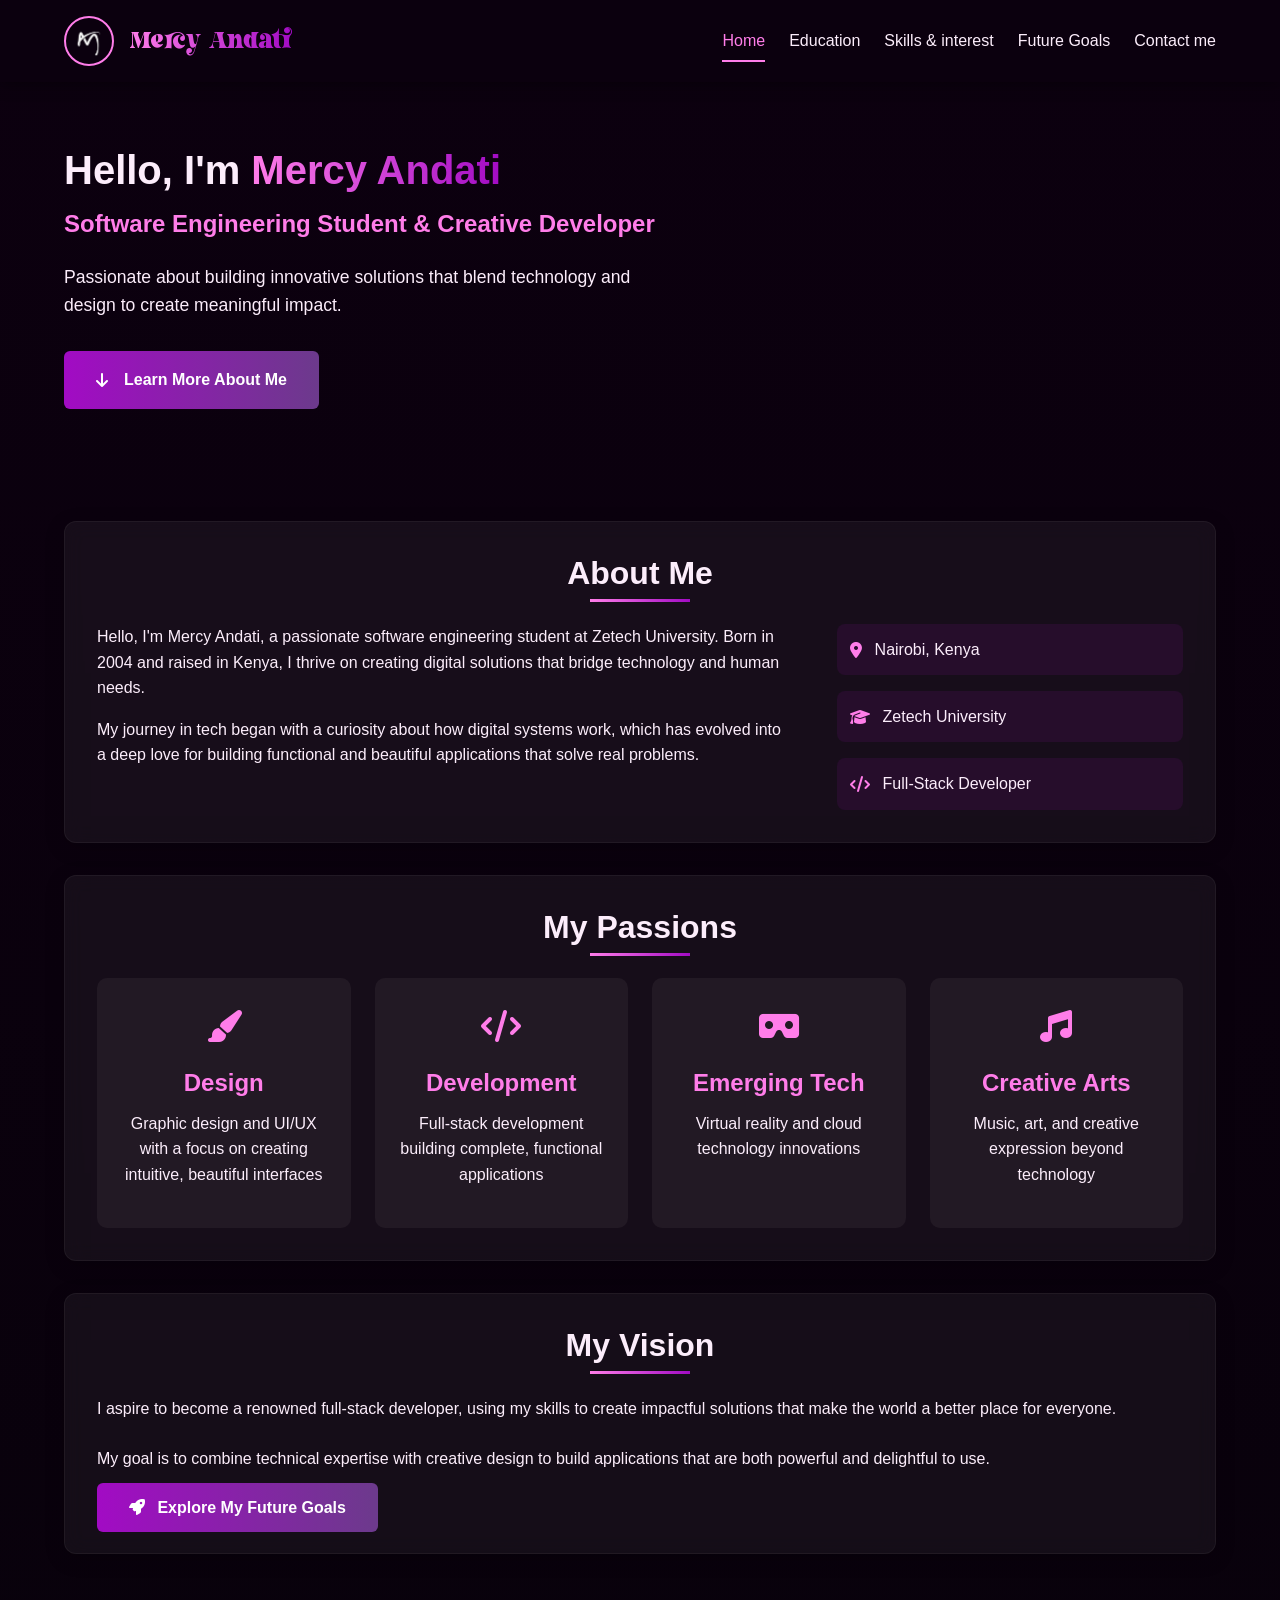
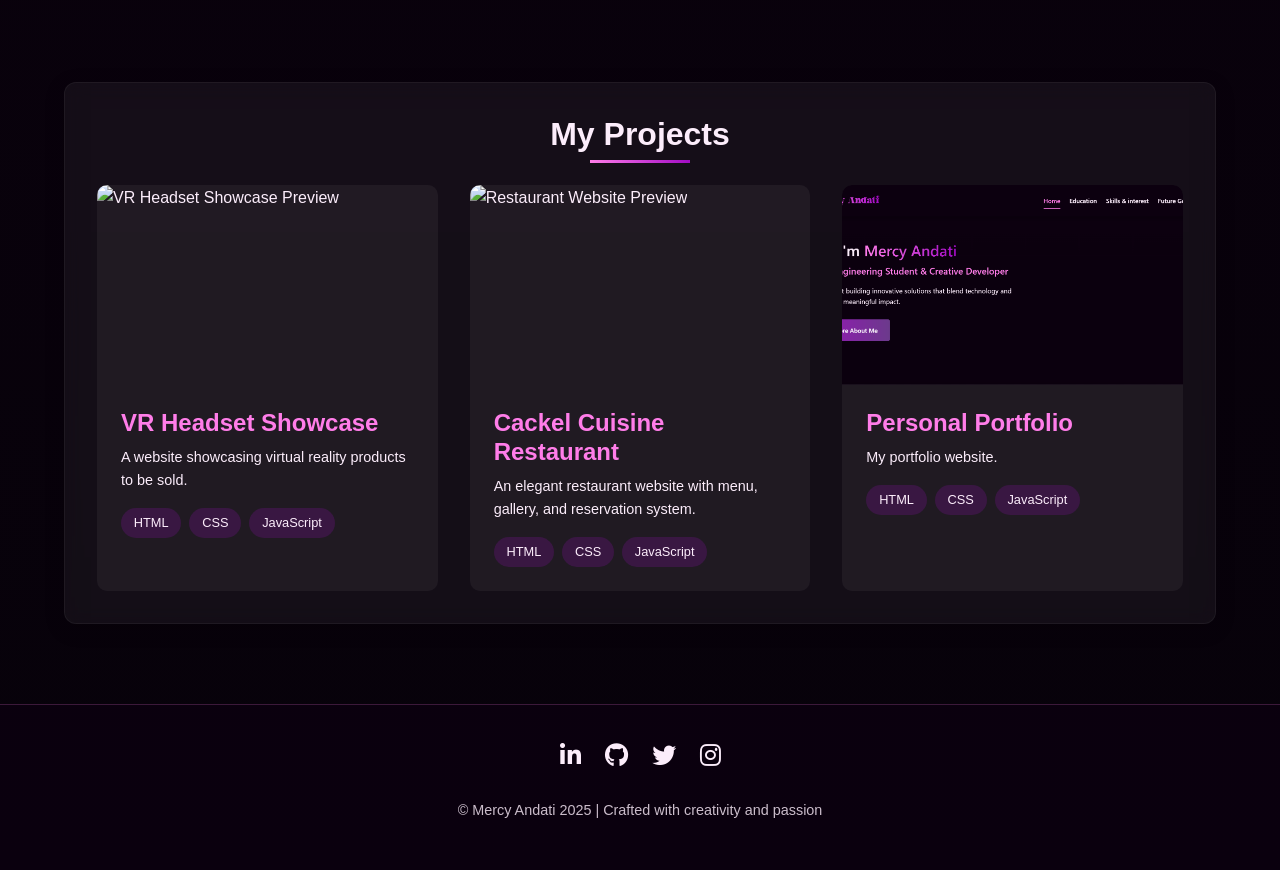
==== mercy/index.html @ 548c27cf "Add files via upload" ====
<!DOCTYPE html>
<html lang="en">
<head>
    <meta charset="UTF-8">
    <meta name="viewport" content="width=device-width, initial-scale=1.0">
    <meta name="keywords" content="Mercy Andati, software developer portfolio, Kenya web developer, Zetech University student, full-stack developer">
    <meta name="author" content="Mercy Andati">
    <title>Mercy Andati | Portfolio</title>
    <link rel="stylesheet" href="https://cdnjs.cloudflare.com/ajax/libs/font-awesome/6.4.0/css/all.min.css">
    <link rel="stylesheet" href="styles.css">
</head>
<body>
    <nav>
        <div class="container nav-container">
            <div class="logo-group">
                <img src="img\ma.png" alt="Mercy Andati" class="profile-image floating">
                <span class="logo-text">Mercy Andati</span>
            </div>
            <div class="nav-links">
                <a href="index.html" class="nav-link active">Home</a>
                <a href="education.html" class="nav-link">Education</a>
                <a href="skills.html" class="nav-link">Skills & interest</a>
                <a href="future.html" class="nav-link">Future Goals</a>
                <a href="contact.html" class="nav-link">Contact me</a>
            </div>
        </div>
    </nav>

    <main class="container">
        <section class="section hello">
            <div class="hello-content">
                <h1 class="hello-title">Hello, I'm <span class="text-accent">Mercy Andati</span></h1>
                <h2 class="hello-subtitle">Software Engineering Student & Creative Developer</h2>
                <p class="hello-text">Passionate about building innovative solutions that blend technology and design to create meaningful impact.</p>
                <a href="#about" class="btn btn-hello">
                    <i class="fas fa-arrow-down"></i> Learn More About Me
                </a>
            </div>
        </section>

        <section id="about" class="section">
            <div class="card fade-in about-section">
                <div class="about-header">
                    <h2 class="section-header">About Me</h2>
                </div>
                <div class="about-content">
                    <div class="about-text">
                        <p>Hello, I'm Mercy Andati, a passionate software engineering student at Zetech University. Born in 2004 and raised in Kenya, I thrive on creating digital solutions that bridge technology and human needs.</p>
                        <p>My journey in tech began with a curiosity about how digital systems work, which has evolved into a deep love for building functional and beautiful applications that solve real problems.</p>
                    </div>
                    <div class="about-details">
                        <div class="detail-item">
                            <i class="fas fa-map-marker-alt"></i>
                            <span>Nairobi, Kenya</span>
                        </div>
                        <div class="detail-item">
                            <i class="fas fa-graduation-cap"></i>
                            <span>Zetech University</span>
                        </div>
                        <div class="detail-item">
                            <i class="fas fa-code"></i>
                            <span>Full-Stack Developer</span>
                        </div>
                    </div>
                </div>
            </div>
            
            <div class="card fade-in delay-1 interests-section">
                <h2 class="section-header">My Passions</h2>
                <div class="interests-grid">
                    <div class="interest-card">
                        <div class="interest-icon">
                            <i class="fas fa-paint-brush"></i>
                        </div>
                        <h3>Design</h3>
                        <p>Graphic design and UI/UX with a focus on creating intuitive, beautiful interfaces</p>
                    </div>
                    <div class="interest-card">
                        <div class="interest-icon">
                            <i class="fas fa-code"></i>
                        </div>
                        <h3>Development</h3>
                        <p>Full-stack development building complete, functional applications</p>
                    </div>
                    <div class="interest-card">
                        <div class="interest-icon">
                            <i class="fas fa-vr-cardboard"></i>
                        </div>
                        <h3>Emerging Tech</h3>
                        <p>Virtual reality and cloud technology innovations</p>
                    </div>
                    <div class="interest-card">
                        <div class="interest-icon">
                            <i class="fas fa-music"></i>
                        </div>
                        <h3>Creative Arts</h3>
                        <p>Music, art, and creative expression beyond technology</p>
                    </div>
                </div>
            </div>
            
            <div class="card fade-in delay-2 goals-section">
                <h2 class="section-header">My Vision</h2>
                <div class="vision-content">
                    <div class="vision-text">
                        <p>I aspire to become a renowned full-stack developer, using my skills to create impactful solutions that make the world a better place for everyone.</p>
                        <p>My goal is to combine technical expertise with creative design to build applications that are both powerful and delightful to use.</p>
                        <a href="future.html" class="btn">
                            <i class="fas fa-rocket"></i> Explore My Future Goals
                        </a>
                    </div>
                </div>
            </div>
            
        </section>
        <section id="projects" class="section">
            <div class="card fade-in">
                <h2 class="section-header">My Projects</h2>
                <div class="projects-grid">
                   
                    <div class="project-card">
                        <div class="project-preview">
                            <img src="https://virtual-reality-set.netlify.app/vrH/VR.jpg" alt="VR Headset Showcase Preview">
                            <div class="project-overlay">
                                <a href="https://virtual-reality-set.netlify.app/" class="btn btn-small" target="_blank">
                                    <i class="fas fa-external-link-alt"></i> View Project
                                </a>
                            </div>
                        </div>
                        <div class="project-details">
                            <h3>VR Headset Showcase</h3>
                            <p>A website showcasing virtual reality products to be sold.</p>
                            <div class="project-tags">
                                <span>HTML</span>
                                <span>CSS</span>
                                <span>JavaScript</span>
                            </div>
                        </div>
                    </div>
                    
                    <div class="project-card">
                        <div class="project-preview">
                            <img src="https://resturant-cackel-cuisine.netlify.app/photos/the-beaufort-bar-at-the.jpg" alt="Restaurant Website Preview">
                            <div class="project-overlay">
                                <a href="https://resturant-cackel-cuisine.netlify.app/" class="btn btn-small" target="_blank">
                                    <i class="fas fa-external-link-alt"></i> View Project
                                </a>
                            </div>
                        </div>
                        <div class="project-details">
                            <h3>Cackel Cuisine Restaurant</h3>
                            <p>An elegant restaurant website with menu, gallery, and reservation system.</p>
                            <div class="project-tags">
                                <span>HTML</span>
                                <span>CSS</span>
                                <span>JavaScript</span>
                            </div>
                        </div>
                    </div>
                    
                    <div class="project-card">
                        <div class="project-preview">
                            <img src="img\image.png" alt="Portfolio Website Preview">
                            <div class="project-overlay">
                                <a href="https://mercyportfolio.netlify.app/" class="btn btn-small" target="_blank">
                                    <i class="fas fa-external-link-alt"></i> View Project
                                </a>
                            </div>
                        </div>
                        <div class="project-details">
                            <h3>Personal Portfolio</h3>
                            <p>My portfolio website.</p>
                            <div class="project-tags">
                                <span>HTML</span>
                                <span>CSS</span>
                                <span>JavaScript</span>
                            </div>
                        </div>
                    </div>
                </div>
            </div>
        </section>
    </main>

    <footer>
        <div class="social-links">
            <a href="#" class="social-link" aria-label="LinkedIn"><i class="fab fa-linkedin-in"></i></a>
            <a href="https://github.com/MercyAndati" class="social-link" aria-label="GitHub"><i class="fab fa-github"></i></a>
            <a href="#" class="social-link" aria-label="Twitter"><i class="fab fa-twitter"></i></a>
            <a href="#" class="social-link" aria-label="Instagram"><i class="fab fa-instagram"></i></a>
        </div>
        <p class="copyright">&copy; Mercy Andati 2025 | Crafted with creativity and passion</p>
    </footer>
    
    <script src="script.js"></script>
</body>
</html>
---- mercy/styles.css ----
/* === Base Styles === */
:root {
    --primary: #a20bc4;
    --primary-light: #c355de;
    --secondary: #6c3a8c;
    --dark: #0c000f;
    --darker: #07020a;
    --light: #fcedfb;
    --lighter: #fff;
    --accent: #ff7de9;
    --section-bg: rgba(60, 47, 107, 0.2);
    --card-bg: rgba(255, 255, 255, 0.05);
}

@font-face {
    font-family: 'Letter Magic';
    src: url('fonts/letter_magic/Letter Magic.ttf') format('truetype');
    font-weight: normal;
    font-style: normal;
}

* {
    margin: 0;
    padding: 0;
    box-sizing: border-box;
}

html {
    scroll-behavior: smooth;
}

body {
    font-family: 'Segoe UI', Tahoma, Geneva, Verdana, sans-serif;
    color: var(--light);
    background: linear-gradient(to bottom, var(--dark), var(--darker));
    min-height: 100vh;
    line-height: 1.6;
}

/* === Typography === */
h1, h2, h3, h4 {
    font-weight: 600;
    line-height: 1.2;
}

h2 { font-size: 2rem; }
h3 { font-size: 1.5rem; }

p { margin-bottom: 1rem;}

a {
    color: var(--accent);
    text-decoration: none;
    transition: all 0.3s ease;
}

a:hover { color: var(--primary-light);}

/* === Layout === */
.container {
    width: 100%;
    max-width: 1200px;
    margin: 0 auto;
    padding: 0 1.5rem;
}

/* === Navigation === */
nav {
    background: rgba(12, 0, 15, 0.95);
    padding: 1rem 0;
    position: sticky;
    top: 0;
    z-index: 100;
    box-shadow: 0 2px 15px rgba(0, 0, 0, 0.4);
    backdrop-filter: blur(10px);
}

.nav-container {
    display: flex;
    justify-content: space-between;
    align-items: center;
}

.logo-group {
    display: flex;
    align-items: center;
    gap: 1rem;
}

.profile-image {
    height: 50px;
    width: 50px;
    border-radius: 50%;
    object-fit: cover;
    border: 2px solid var(--accent);
    transition: all 0.3s ease;
}

.profile-image:hover {
    transform: scale(1.1);
    box-shadow: 0 0 15px var(--accent);
}

.logo-text {
    font-family: 'Letter Magic', cursive;
    font-size: 1.4rem;
    background: linear-gradient(to right, var(--accent), var(--primary));
    -webkit-background-clip: text;/*background visible on the text*/
    background-clip: text;
    color: transparent;
}

.nav-links {
    display: flex;
    gap: 1.5rem;
}

.nav-link {
    color: var(--light);
    font-weight: 500;
    padding: 0.5rem 0;
    position: relative;
}

.nav-link::before {
    content: '';
    position: absolute;
    bottom: 0;
    left: 0;
    width: 0;
    height: 2px;
    background: var(--accent);
    transition: width 0.3s ease;
}

.nav-link:hover {
    color: var(--accent);
}

.nav-link:hover::before {
    width: 100%;
}

/* === Sections === */
.section {
    padding: 3rem 0;
}

.section-header {
    text-align: center;
    margin-bottom: 2rem;
    position: relative;
}

.section-header::after {
    content: '';
    position: absolute;
    bottom: -10px;
    left: 50%;
    transform: translateX(-50%);
    width: 100px;
    height: 3px;
    background: linear-gradient(to right, var(--accent), var(--primary));
}

/* Cards */
.card {
    background: var(--card-bg);
    backdrop-filter: blur(10px);
    border-radius: 12px;
    padding: 2rem;
    box-shadow: 0 5px 20px rgba(0, 0, 0, 0.2);
    border: 1px solid rgba(255, 255, 255, 0.05);
    transition: all 0.3s ease;
    margin-bottom: 2rem;
}

.card:hover {
    transform: translateY(-5px);
    box-shadow: 0 8px 25px rgba(162, 11, 196, 0.3);
}

/* Timeline */
.timeline {
    position: relative;
    padding-left: 2rem;
}

.timeline::before {
    content: '';
    position: absolute;
    top: 0;
    left: 10px;
    height: 100%;
    width: 2px;
    background: var(--accent);
}

.timeline-item {
    position: relative;
    margin-bottom: 2rem;
    padding-left: 1.5rem;
}

.timeline-item::before {
    content: '';
    position: absolute;
    left: 0;
    top: 5px;
    width: 12px;
    height: 12px;
    border-radius: 50%;
    background: var(--primary);
    border: 2px solid var(--accent);
}

.timeline-date {
    font-size: 0.9rem;
    color: var(--accent);
    margin-bottom: 0.5rem;
}

.timeline-title {
    font-size: 1.2rem;
    margin-bottom: 0.5rem;
}

.skill-icon {
    font-size: 2rem;
    color: var(--accent);
    margin-bottom: 0.5rem;
}

.tech-logo {
    height: 50px;
    width: auto;
    margin-bottom: 0.5rem;
    filter: grayscale(100%);
    transition: all 0.3s ease;
}


.skill-name {
    font-weight: 500;
}

/* Contact Form */
.contact-form {
    display: grid;
    gap: 1.5rem;
    max-width: 600px;
    margin: 0 auto;
}

.form-group {
    display: flex;
    flex-direction: column;
    gap: 0.5rem;
}

.form-label {
    font-weight: 500;
}

.form-input,
.form-textarea {
    background: rgba(255, 255, 255, 0.1);
    border: 1px solid rgba(255, 255, 255, 0.1);
    border-radius: 6px;
    padding: 0.8rem 1rem;
    color: var(--lighter);
    font-family: inherit;
    transition: all 0.3s ease;
}

.form-input:focus,
.form-textarea:focus {
    outline: none;
    border-color: var(--accent);
    box-shadow: 0 0 0 2px rgba(162, 11, 196, 0.3);
}

.form-textarea {
    min-height: 150px;
    resize: vertical;
}

.btn {
    background: linear-gradient(to right, var(--primary), var(--secondary));
    color: white;
    border: none;
    padding: 1rem 2rem;
    border-radius: 6px;
    font-weight: 600;
    cursor: pointer;
    transition: all 0.3s ease;
    width: fit-content;
    margin: 0 auto;
}

.btn:hover {
    transform: translateY(-2px);
    box-shadow: 0 5px 15px rgba(162, 11, 196, 0.4);
}


/* Footer */
footer {
    text-align: center;
    padding: 2rem;
    background: rgba(12, 0, 15, 0.8);
    border-top: 1px solid rgba(255, 125, 233, 0.2);
}

.social-links {
    display: flex;
    justify-content: center;
    gap: 1.5rem;
    margin-bottom: 1.5rem;
}

.social-link {
    color: var(--light);
    font-size: 1.5rem;
    transition: all 0.3s ease;
}

.social-link:hover {
    color: var(--accent);
    transform: translateY(-3px);
}

.copyright {
    font-size: 0.9rem;
    opacity: 0.8;
}
.intro-text {
    margin-bottom: 2rem;
    font-size: 1.1rem;
    color: var(--lighter);
    text-align: center;
}
/* === Animations === */
@keyframes fadeIn {
    from { opacity: 0; transform: translateY(20px); }
    to { opacity: 1; transform: translateY(0); }
}

.fade-in {
    animation: fadeIn 0.8s ease forwards;
}

.delay-1 { animation-delay: 0.2s; }
.delay-2 { animation-delay: 0.4s; }
.delay-3 { animation-delay: 0.6s; }

/* ===== Homepage Specific Styles ===== */
.hello {
    display: flex;
    align-items: center;
    gap: 3rem;
    padding: 4rem 0;
}

.hello-content {
    flex: 1;
}
.hello-title {
    font-size: 2.5rem;
    margin-bottom: 1rem;
    line-height: 1.2;
}

.text-accent {
    background: linear-gradient(to right, var(--accent), var(--primary));
    -webkit-background-clip: text;
    background-clip: text;
    color: transparent;
}

.hello-subtitle {
    font-size: 1.5rem;
    margin-bottom: 1.5rem;
    color: var(--accent);
}

.hello-text {
    font-size: 1.1rem;
    margin-bottom: 2rem;
    max-width: 600px;
}

.btn-hello {
    display: inline-flex;
    align-items: center;
    gap: 0.5rem;
}

@keyframes morph {
    0% { border-radius: 30% 70% 70% 30% / 30% 30% 70% 70%; }
    50% { border-radius: 58% 42% 75% 25% / 76% 46% 54% 24%; }
    100% { border-radius: 30% 70% 70% 30% / 30% 30% 70% 70%; }
}

/* About Section */
.about-content {
    display: flex;
    gap: 3rem;
}

.about-text {
    flex: 2;
}

.about-details {
    flex: 1;
    display: flex;
    flex-direction: column;
    gap: 1rem;
}

.detail-item {
    display: flex;
    align-items: center;
    gap: 0.8rem;
    background: rgba(162, 11, 196, 0.1);
    padding: 0.8rem;
    border-radius: 8px;
}

.detail-item i {
    color: var(--accent);
}

/* Interests Grid */
.interests-grid {
    display: grid;
    grid-template-columns: repeat(auto-fit, minmax(250px, 1fr));
    gap: 1.5rem;
    margin-top: 2rem;
}

.interest-card {
    background: var(--card-bg);
    padding: 1.5rem;
    border-radius: 10px;
    transition: all 0.3s ease;
    text-align: center;
}

.interest-card:hover {
    background: rgba(162, 11, 196, 0.2);
    transform: translateY(-5px);
}

.interest-icon {
    font-size: 2rem;
    color: var(--accent);
    margin-bottom: 1rem;
}

.interest-card h3 {
    margin-bottom: 0.8rem;
    color: var(--accent);
}

/* Vision Section */
.vision-content {
    display: flex;
    gap: 3rem;
    align-items: center;
}

.vision-text {
    flex: 1;
}

.vision-text p {
    margin-bottom: 1.5rem;
}

/* Projects Section */
.projects-grid {
    display: grid;
    grid-template-columns: repeat(auto-fill, minmax(300px, 1fr));
    gap: 2rem;
    margin-top: 2rem;
}

.project-card {
    background: var(--card-bg);
    border-radius: 10px;
    overflow: hidden;
    transition: all 0.3s ease;
}

.project-card:hover {
    transform: translateY(-5px);
    box-shadow: 0 10px 25px rgba(162, 11, 196, 0.3);
}

.project-preview {
    position: relative;
    height: 200px;
    overflow: hidden;
}

.project-preview img {
    width: 100%;
    height: 100%;
    object-fit: cover;
    transition: transform 0.5s ease;
}

.project-card:hover .project-preview img {
    transform: scale(1.05);
}

.project-overlay {
    position: absolute;
    top: 0;
    left: 0;
    width: 100%;
    height: 100%;
    background: rgba(12, 0, 15, 0.7);
    display: flex;
    align-items: center;
    justify-content: center;
    opacity: 0;
    transition: opacity 0.3s ease;
}

.project-card:hover .project-overlay {
    opacity: 1;
}

.btn-small {
    padding: 0.5rem 1rem;
    font-size: 0.9rem;
}

.project-details {
    padding: 1.5rem;
}

.project-details h3 {
    color: var(--accent);
    margin-bottom: 0.5rem;
}

.project-details p {
    margin-bottom: 1rem;
    font-size: 0.9rem;
}

.project-tags {
    display: flex;
    gap: 0.5rem;
    flex-wrap: wrap;
}

.project-tags span {
    background: rgba(162, 11, 196, 0.2);
    padding: 0.3rem 0.8rem;
    border-radius: 20px;
    font-size: 0.8rem;
}



/* ===== Education Page Specific Styles ===== */

.achievement-badge {
    display: inline-flex;
    align-items: center;
    gap: 0.5rem;
    background: rgba(162, 11, 196, 0.2);
    padding: 0.5rem 1rem;
    border-radius: 20px;
    margin-top: 1rem;
    font-size: 0.9rem;
}

.achievement-badge i {
    color: var(--accent);
}

.skills-gained {
    display: flex;
    flex-wrap: wrap;
    gap: 0.5rem;
    margin-top: 1rem;
}

.skill-tag {
    background: rgba(255, 255, 255, 0.1);
    padding: 0.3rem 0.8rem;
    border-radius: 20px;
    font-size: 0.8rem;
}

/* Activities Grid */
.activities-grid {
    display: grid;
    grid-template-columns: repeat(auto-fit, minmax(250px, 1fr));
    gap: 1.5rem;
    margin-top: 2rem;
}

.activity-card {
    background: var(--card-bg);
    padding: 1.5rem;
    border-radius: 10px;
    transition: all 0.3s ease;
}

.activity-card:hover {
    transform: translateY(-5px);
    background: rgba(162, 11, 196, 0.2);
}

.activity-icon {
    font-size: 2rem;
    color: var(--accent);
    margin-bottom: 1rem;
}

.activity-card h3 {
    margin-bottom: 0.8rem;
    color: var(--accent);
}

/* Milestones */
.milestone {
    margin-bottom: 2rem;
    padding-bottom: 1.5rem;
    border-bottom: 1px dashed rgba(255, 255, 255, 0.1);
}
.milestone-header {
    display: flex;
    align-items: center;
    gap: 1rem;
    margin-bottom: 1rem;
}

.milestone-header i {
    font-size: 1.5rem;
    color: var(--accent);
}

.milestone-header h3 {
    margin-bottom: 0;
}

/* ===== Skills Page Specific Styles ===== */
.skills-category {
    margin-bottom: 2rem;
}

.card-grid {
    display: grid;
    grid-template-columns: 1fr 1fr 1fr; /* Defines 3 columns */
    grid-gap: 10px; /* Adds spacing */
}
.skills-category h3 {
    color: var(--accent);
    margin-bottom: 1rem;
    display: flex;
    gap: 0.5rem;
}

.tech-stack {
    display: flex;
    flex-wrap: wrap;
    gap: 1rem;
    margin-bottom: 1.5rem;
}

.tech-item {
    display: flex;
    flex-direction: column;
    align-items: center;
    gap: 0.5rem;
    background: var(--card-bg);
    padding: 1rem;
    border-radius: 8px;
    transition: all 0.3s ease;
    min-width: 80px;
}

.tech-item:hover {
    background: rgba(162, 11, 196, 0.2);
    transform: translateY(-5px);
}

.tech-logo {
    height: 40px;
    width: auto;
    filter: grayscale(20%);
    transition: all 0.3s ease;
}

.tech-item:hover .tech-logo {
    filter: grayscale(0%);
    transform: scale(1.1);
}

.github-link {
    margin-top: 2rem;
    text-align: center;
}

/* Talents Grid */
.talents-grid {
    display: grid;
    grid-template-columns: repeat(auto-fit, minmax(180px, 1fr));
    gap: 1rem;
    margin-top: 1.5rem;
}

.talent-item {
    background: var(--card-bg);
    padding: 1.5rem 1rem;
    border-radius: 8px;
    text-align: center;
    transition: all 0.3s ease;
}

.talent-item:hover {
    background: rgba(162, 11, 196, 0.2);
    transform: translateY(-5px);
}

.talent-item i {
    font-size: 3rem;
    color: var(--accent);
    margin-bottom: 0.5rem;
}

/* Hobbies List */
.hobbies-list {
    display: grid;
    gap: 1rem;
    margin-top: 1.5rem;
}

.hobby-item {
    display: flex;
    align-items: center;
    gap: 1rem;
    background: var(--card-bg);
    padding: 1rem;
    border-radius: 8px;
    transition: all 0.3s ease;
}

.hobby-item:hover {
    background: rgba(162, 11, 196, 0.2);
    transform: translateX(5px);
}

.hobby-item i {
    font-size: 1.5rem;
    color: var(--accent);
    min-width: 40px;
    text-align: center;
}

.hobby-item h3 {
    font-size: 1.1rem;
    margin-bottom: 0.2rem;
}

.hobby-item p {
    font-size: 0.9rem;
    opacity: 0.8;
    margin-bottom: 0;
}

/* Active nav link */
.nav-link.active {
    color: var(--accent);
}

.nav-link.active::before {
    width: 100%;
}

/* ===== Future Page Specific Styles ===== */
.vision-grid {
    display: grid;
    grid-template-columns: repeat(auto-fit, minmax(300px, 1fr));
    gap: 1.5rem;
    margin-top: 2rem;
}

.vision-card {
    background: var(--card-bg);
    padding: 1.5rem;
    border-radius: 10px;
    transition: all 0.3s ease;
}

.vision-card:hover {
    background: rgba(162, 11, 196, 0.2);
    transform: translateY(-5px);
}

.vision-icon {
    font-size: 2rem;
    color: var(--accent);
    margin-bottom: 1rem;
}

.vision-card h3 {
    color: var(--accent);
    margin-bottom: 1rem;
}

.vision-tags {
    display: flex;
    gap: 0.5rem;
    margin-top: 1rem;
    flex-wrap: wrap;
}

.tag {
    background: rgba(162, 11, 196, 0.2);
    padding: 0.3rem 0.8rem;
    border-radius: 20px;
    font-size: 0.8rem;
}

.goal-list {
    list-style: none;
    padding-left: 0;
}

.goal-list li {
    margin-bottom: 0.8rem;
    display: flex;
    align-items: center;
    gap: 0.8rem;
}

.goal-list i {
    color: var(--accent);
}

/* Dream Card */
.dream-card {
    display: flex;
    gap: 2rem;
    background: var(--card-bg);
    border-radius: 12px;
    overflow: hidden;
    transition: all 0.3s ease;
}

.dream-card:hover {
    transform: translateY(-5px);
    box-shadow: 0 10px 25px rgba(162, 11, 196, 0.3);
}

.dream-image {
    flex: 1;
    min-height: 200px;
    overflow: hidden;
}

.dream-image img {
    width: 70%;
    height: 90%;
    object-fit: cover;
    transition: transform 0.5s ease;
}

.dream-card:hover .dream-image img {
    transform: scale(1.05);
}

.dream-content {
    flex: 1;
    padding: 1.5rem;
}

.dream-content h3 {
    color: var(--accent);
    margin-bottom: 1rem;
}

.feature-list {
    list-style: none;
    padding-left: 0;
    margin-top: 1rem;
}

.feature-list li {
    margin-bottom: 0.8rem;
    display: flex;
    align-items: center;
    gap: 0.8rem;
}

.feature-list i {
    color: var(--accent);
}

/* Strategy Timeline */
.strategy-timeline {
    position: relative;
    padding-left: 4rem;
}

.strategy-item {
    position: relative;
    margin-bottom: 2rem;
}

.strategy-phase {
    display: flex;
    align-items: center;
    gap: 1rem;
    margin-bottom: 0.5rem;
}

.phase-icon {
    position: absolute;
    left: -4rem;
    width: 3.5rem;
    height: 3.5rem;
    border-radius: 50%;
    background: rgba(162, 11, 196, 0.2);
    display: flex;
    align-items: center;
    justify-content: center;
    font-size: 1.5rem;
    color: var(--accent);
}

.strategy-phase h3 {
    color: var(--accent);
    margin-bottom: 0;
}

.phase-date {
    background: rgba(162, 11, 196, 0.2);
    padding: 0.3rem 0.8rem;
    border-radius: 20px;
    font-size: 0.8rem;
}

.strategy-description {
    padding-left: 1rem;
}

/* ===== Contact Page Specific Styles ===== */
.contact-intro {
    text-align: center;
    margin-bottom: 2rem;
    font-size: 1.1rem;
    color: var(--lighter);
}

.contact-methods {
    display: grid;
    grid-template-columns: repeat(auto-fit, minmax(250px, 1fr));
    gap: 1.5rem;
    margin-bottom: 2rem;
}

.contact-card {
    background: var(--card-bg);
    padding: 1.5rem;
    border-radius: 10px;
    display: flex;
    align-items: center;
    gap: 1.5rem;
    transition: all 0.3s ease;
}

.contact-card:hover {
    background: rgba(162, 11, 196, 0.2);
    transform: translateY(-5px);
}

.contact-icon {
    font-size: 1.8rem;
    color: var(--accent);
    width: 50px;
    height: 50px;
    border-radius: 50%;
    background: rgba(162, 11, 196, 0.2);
    display: flex;
    align-items: center;
    justify-content: center;
}

.contact-details h3 {
    margin-bottom: 0.5rem;
    color: var(--accent);
}

.contact-details a {
    color: var(--light);
    transition: all 0.3s ease;
}

.contact-details a:hover {
    color: var(--accent);
}
.btn i {
    margin-right: 0.5rem;
}

.form-success {
    background-color: #d4edda;
    color: #155724;
    padding: 15px;
    border-radius: 5px;
    margin-top: 20px;
    display: flex;
    align-items: center;
    gap: 10px;
    border: 1px solid #c3e6cb;
}

.form-success i {
    color: #28a745;
    font-size: 24px;
}
.form-success {
    transition: opacity 0.5s ease-out;
}

.fade-out {
    opacity: 0;
}
.fa-spin {
    animation: spin 1s linear infinite;
}
@keyframes spin {
    0% { transform: rotate(0deg); }
    100% { transform: rotate(360deg); }
}

/* Error message styling */
.form-success i.fa-times-circle {
    color: #dc3545;
}

/* Responsive Adjustments */
@media (max-width: 1024px) {
    .hello {
        flex-direction: column;
        text-align: center;
    }
    
    .hello-text {
        margin-left: auto;
        margin-right: auto;
    }
    
    .about-content,
    .vision-content {
        flex-direction: column;
        gap: 2rem;
    }
    
    .image-frame {
        width: 280px;
        height: 280px;
    }
}

@media (max-width: 768px) {
    .nav-container {
        flex-direction: column;
        gap: 1rem;
    }

    .nav-links {
        flex-wrap: wrap;
        justify-content: center;
    }
    .projects-grid {
        grid-template-columns: 1fr;
    }
    .hello-title {
        font-size: 2rem;
    }
    
    .hello-subtitle {
        font-size: 1.2rem;
    }
    
    .interests-grid {
        grid-template-columns: 1fr 1fr;
    }
    .activities-grid {
        grid-template-columns: 1fr;
    }
    
    .milestone-header {
        flex-direction: column;
        align-items: flex-start;
        gap: 0.5rem;
    }
    .dream-card {
        flex-direction: column;
    }
    
    .dream-image {
        width: 100%;
        min-height: 200px;
    }
    
    .strategy-timeline {
        padding-left: 3rem;
    }
    
    .phase-icon {
        left: -3rem;
        width: 2.5rem;
        height: 2.5rem;
        font-size: 1.2rem;
    }
    .contact-methods {
        grid-template-columns: 1fr;
    }
    
    .contact-card {
        flex-direction: column;
        text-align: center;
    }
}

@media (max-width: 480px) {
    .logo-text {
        font-size: 1.2rem;
    }
    .interests-grid {
        grid-template-columns: 1fr;
    }
    
    .image-frame {
        width: 220px;
        height: 220px;
    }
    .vision-content {
        flex-direction: column;
        gap: 1.5rem;
    }
    
    .vision-text a.btn {
        display: block;
        margin: 0 auto;
    }
    .vision-grid {
        grid-template-columns: 1fr;
    }
    
    .strategy-timeline {
        padding-left: 2rem;
    }
    
    .phase-icon {
        left: -2.5rem;
    }
    .github-link {
        flex-direction: column;
        gap: 1.5rem;
    }
    
    .github-link a.btn {
        display: block;
        margin: 0 auto;
    }
}
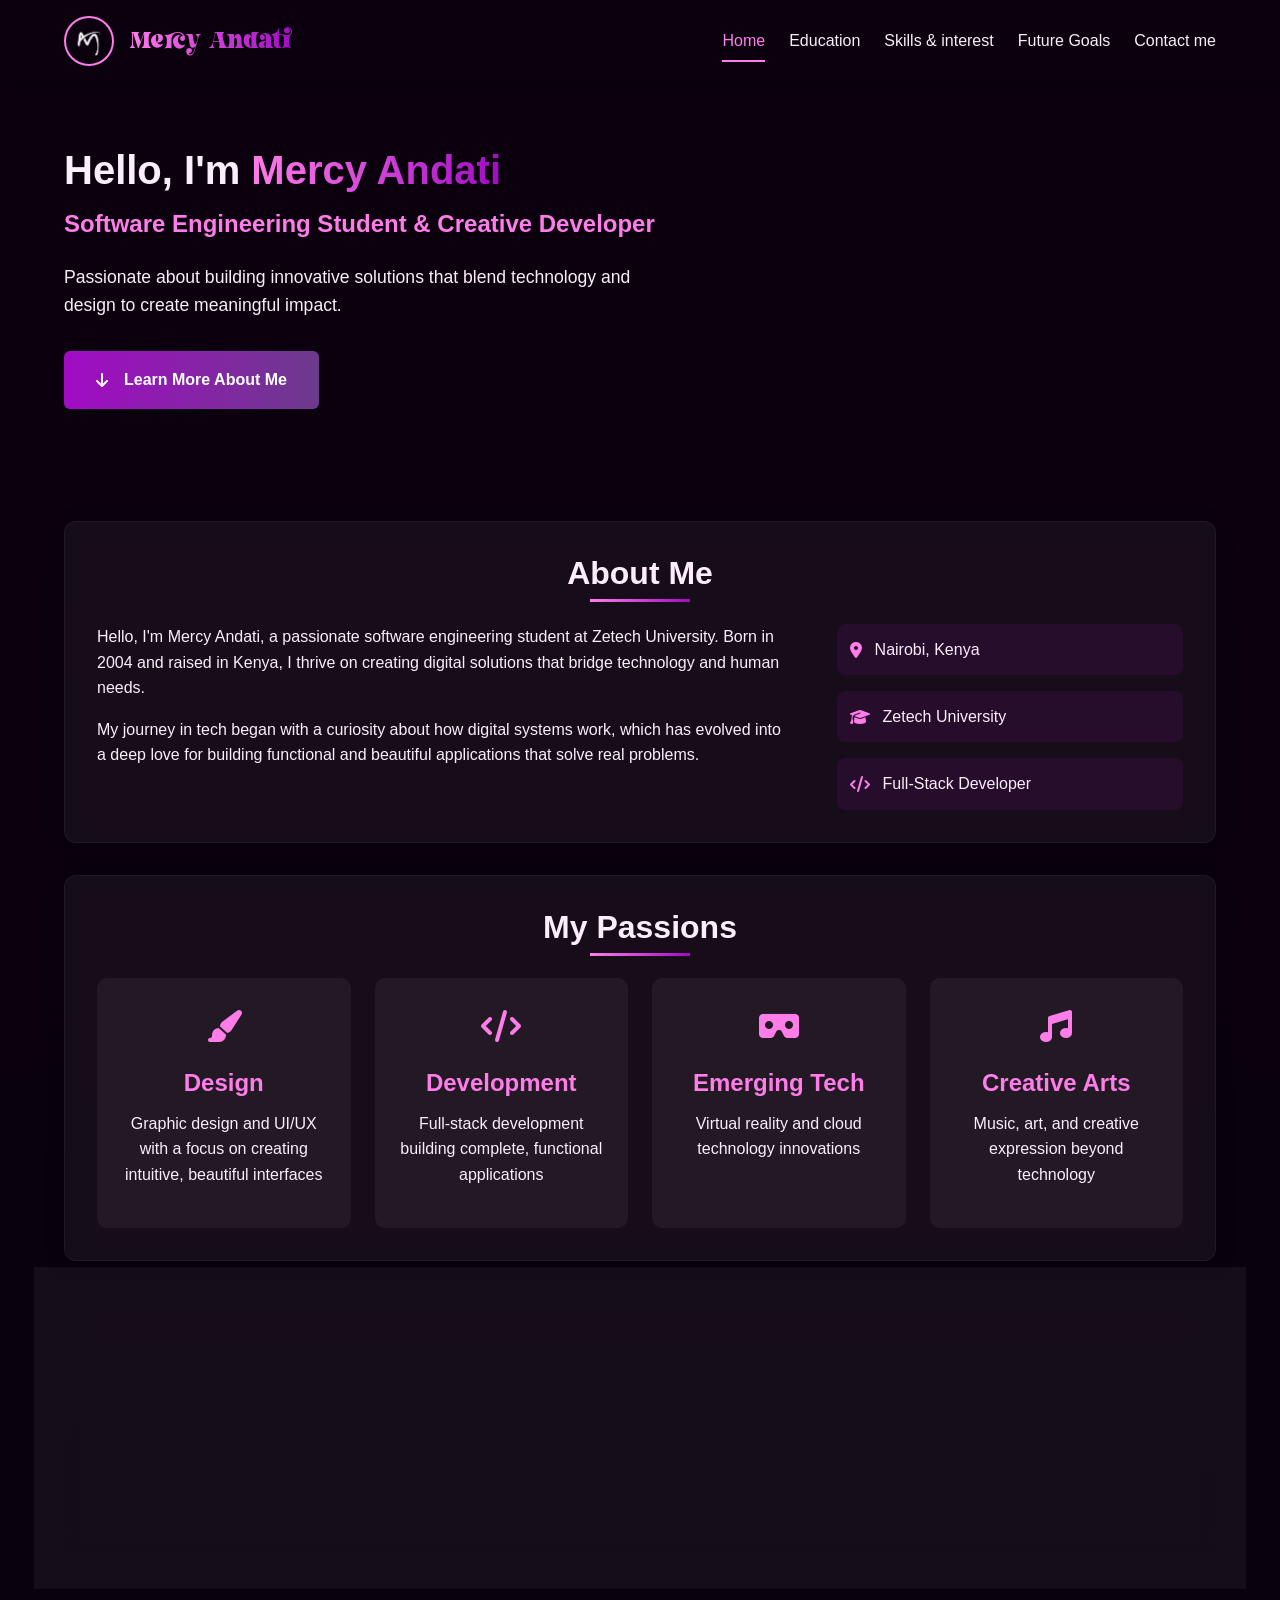
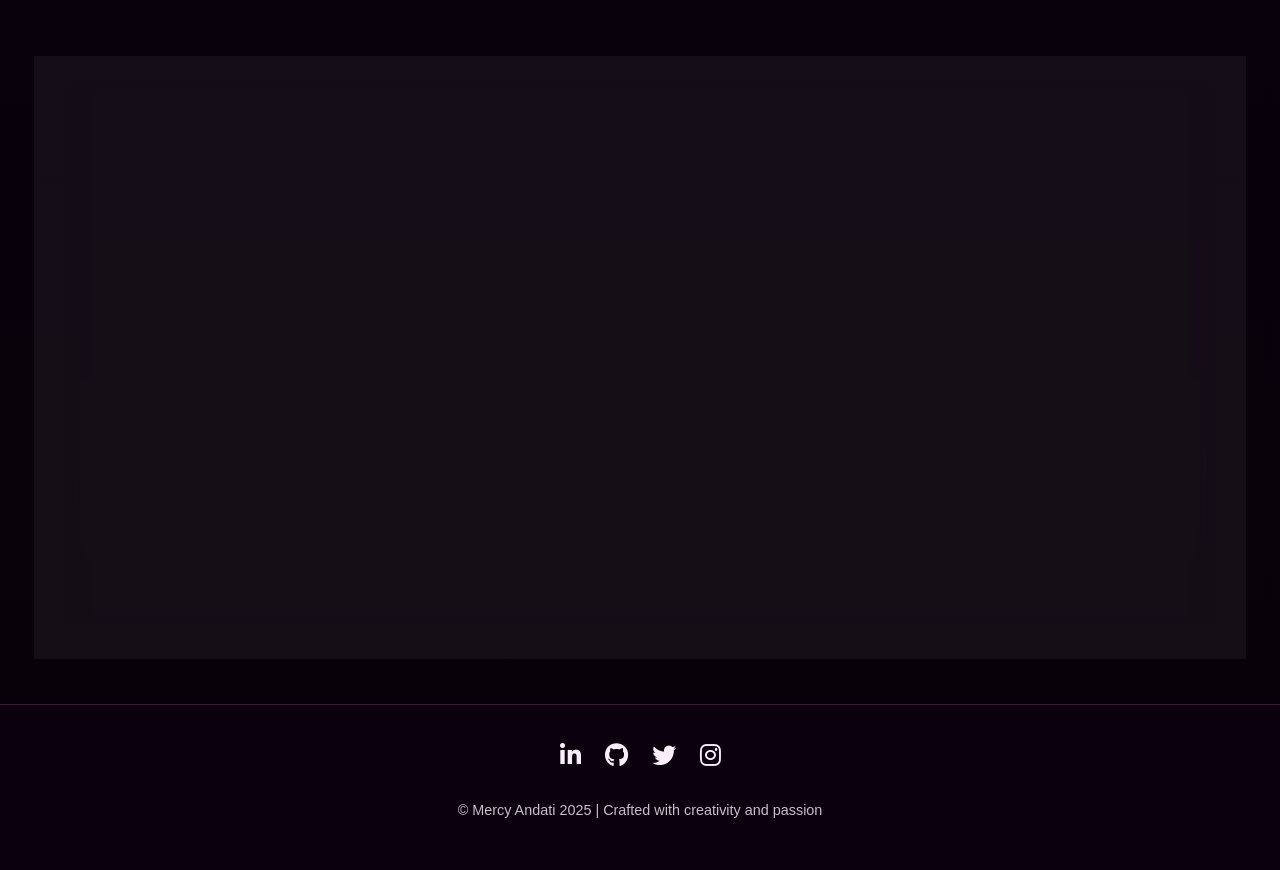
==== commit a8383420: "Update index.html" ====
--- a/mercy/index.html
+++ b/mercy/index.html
@@ -162,7 +162,7 @@
                         <div class="project-preview">
                             <img src="img\image.png" alt="Portfolio Website Preview">
                             <div class="project-overlay">
-                                <a href="https://mercyportfolio.netlify.app/" class="btn btn-small" target="_blank">
+                                <a href="https://andatiportfolio.netlify.app/" class="btn btn-small" target="_blank">
                                     <i class="fas fa-external-link-alt"></i> View Project
                                 </a>
                             </div>
@@ -194,4 +194,4 @@
     
     <script src="script.js"></script>
 </body>
-</html>+</html>
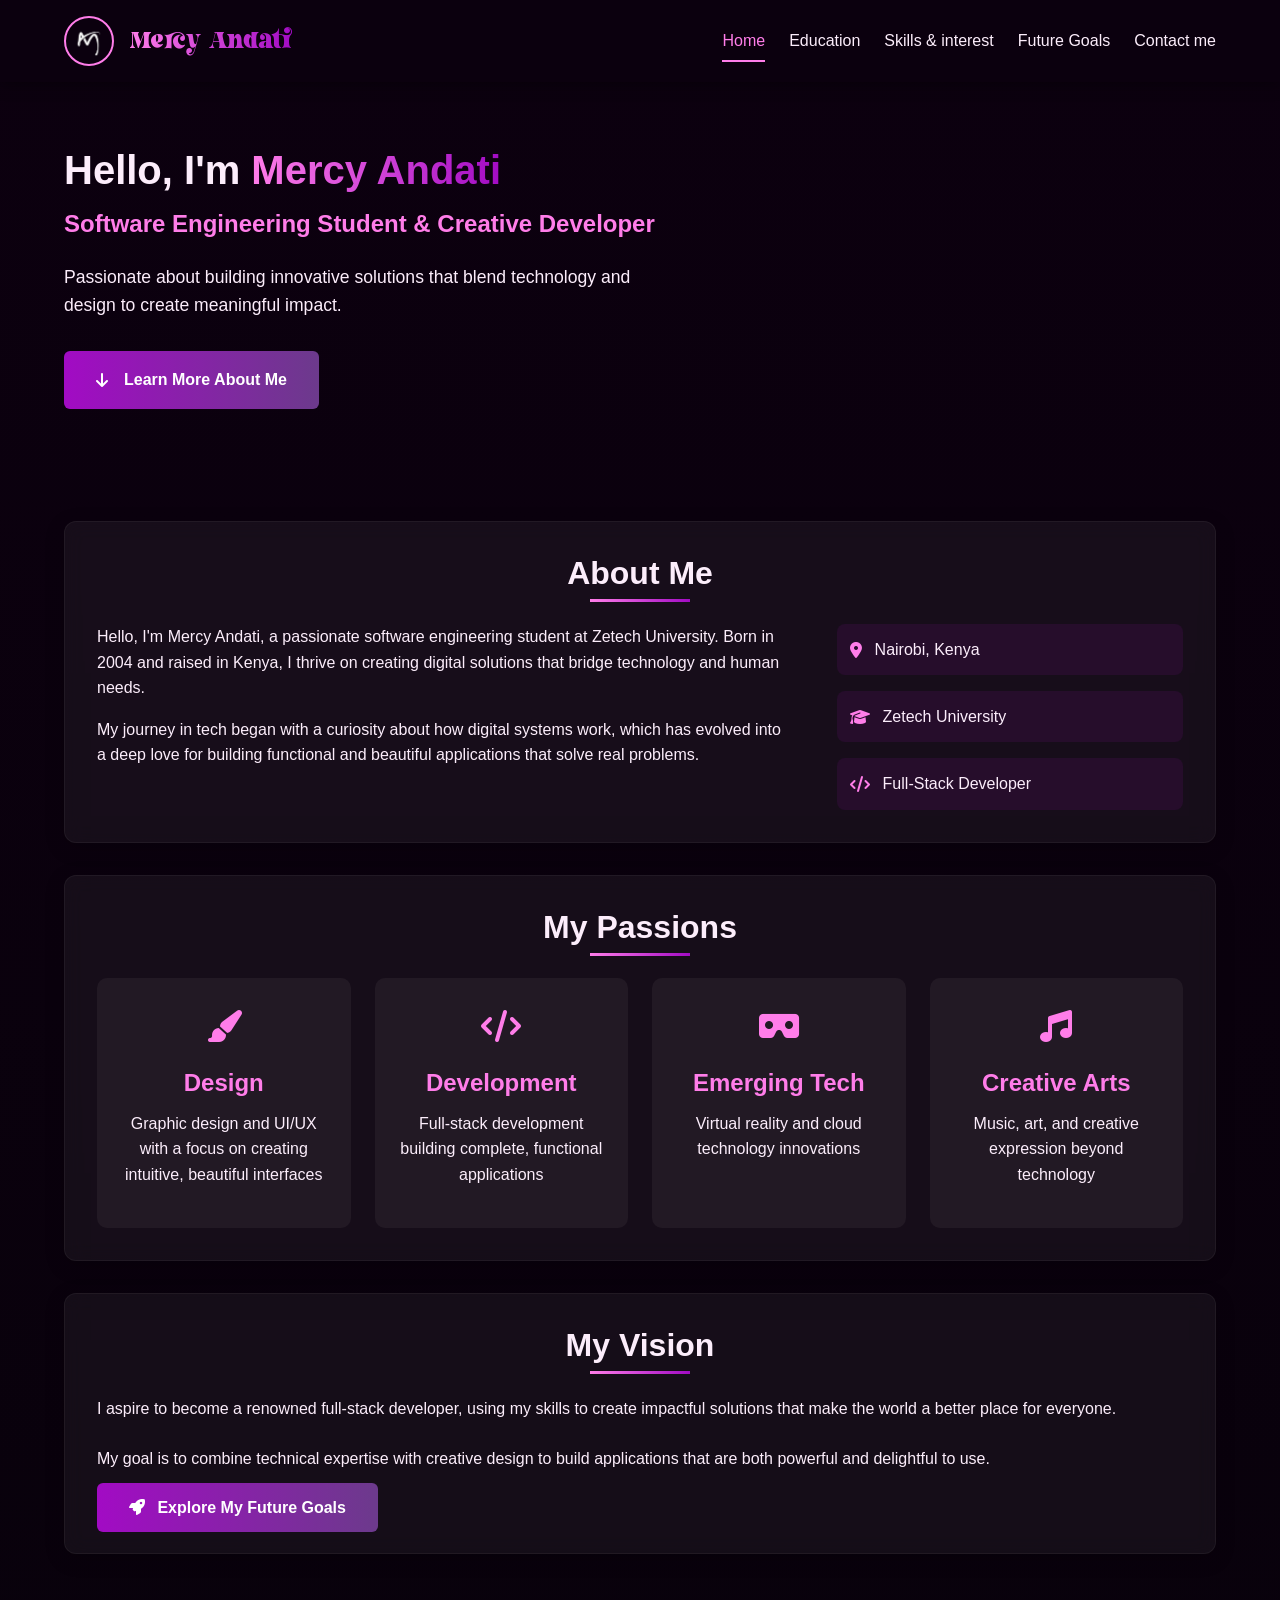
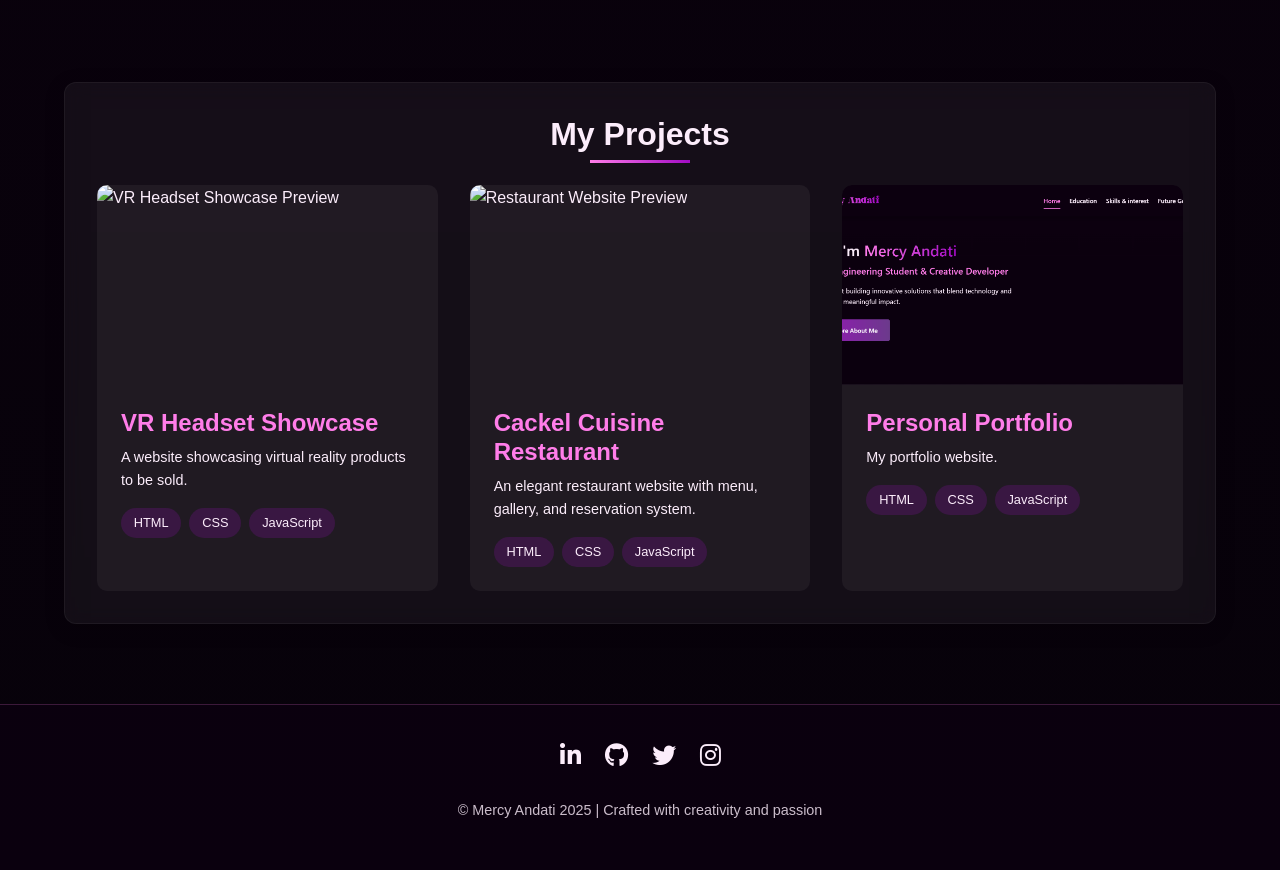
==== commit 1d652aa0: "update" ====
--- a/mercy/index.html
+++ b/mercy/index.html
@@ -194,4 +194,4 @@
     
     <script src="script.js"></script>
 </body>
-</html>
+</html>
